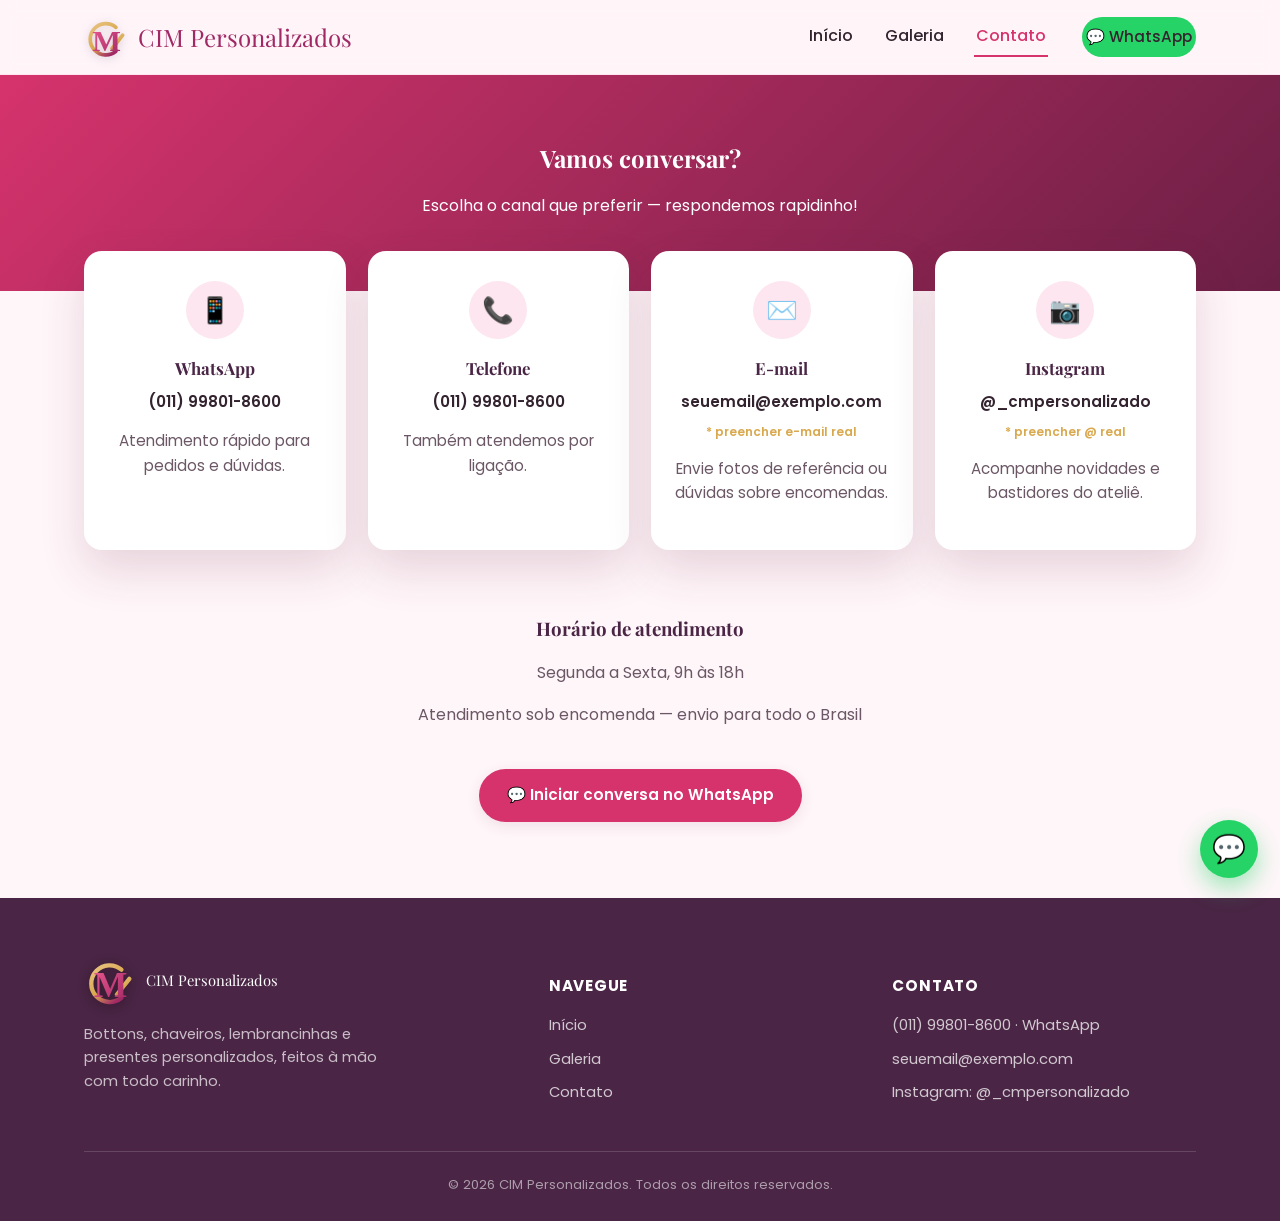
==== contato.html @ 8564023d "first commit" ====
<!DOCTYPE html>
<html lang="pt-BR">
<head>
<meta charset="UTF-8" />
<meta name="viewport" content="width=device-width, initial-scale=1.0" />
<title>Contato — CIM Personalizados</title>
<meta name="description" content="Fale com a CIM Personalizados pelo WhatsApp, telefone, e-mail ou Instagram." />
<link rel="preconnect" href="https://fonts.googleapis.com" />
<link href="https://fonts.googleapis.com/css2?family=Playfair+Display:wght@600;700&family=Poppins:wght@300;400;500;600;700&display=swap" rel="stylesheet" />
<link rel="icon" type="image/svg+xml" href="assets/favicon.svg" />
<link rel="stylesheet" href="css/style.css" />
</head>
<body>

<header class="site-header">
  <div class="container">
    <a href="index.html" class="brand"><span class="brand-logo-wrap"><img src="assets/logo-mark.svg" alt="CIM Personalizados" class="brand-logo" /></span> <span data-config="short-name">CIM Personalizados</span></a>
    <button class="nav-toggle" aria-label="Abrir menu" aria-expanded="false">☰</button>
    <nav class="site-nav">
      <a href="index.html">Início</a>
      <a href="galeria.html">Galeria</a>
      <a href="contato.html" class="is-active">Contato</a>
      <a class="btn btn-whatsapp" data-config="whatsapp-href" href="#" target="_blank" rel="noopener">💬 WhatsApp</a>
    </nav>
  </div>
</header>

<main>

  <section class="contact-hero">
    <div class="container">
      <h1>Vamos conversar?</h1>
      <p>Escolha o canal que preferir — respondemos rapidinho!</p>
    </div>
  </section>

  <section style="padding-top:0;">
    <div class="container">
      <div class="contact-grid">

        <div class="contact-card">
          <span class="emoji">📱</span>
          <h3>WhatsApp</h3>
          <a class="value" data-config="whatsapp-href" data-config-text="phone-display" href="#" target="_blank" rel="noopener"><span data-config="phone-display"></span></a>
          <p>Atendimento rápido para pedidos e dúvidas.</p>
        </div>

        <div class="contact-card">
          <span class="emoji">📞</span>
          <h3>Telefone</h3>
          <a class="value" data-config="phone-href" href="#"><span data-config="phone-display"></span></a>
          <p>Também atendemos por ligação.</p>
        </div>

        <div class="contact-card">
          <span class="emoji">✉️</span>
          <h3>E-mail</h3>
          <a class="value" data-config="email-href" href="#"><span data-config="email"></span></a>
          <span class="placeholder-note">* preencher e-mail real</span>
          <p>Envie fotos de referência ou dúvidas sobre encomendas.</p>
        </div>

        <div class="contact-card">
          <span class="emoji">📷</span>
          <h3>Instagram</h3>
          <a class="value" data-config="instagram-href" href="#" target="_blank" rel="noopener"><span data-config="instagram-handle"></span></a>
          <span class="placeholder-note">* preencher @ real</span>
          <p>Acompanhe novidades e bastidores do ateliê.</p>
        </div>

      </div>

      <div class="contact-info-block">
        <h3>Horário de atendimento</h3>
        <p data-config="hours">Segunda a Sexta, 9h às 18h</p>
        <p data-config="address">Atendimento sob encomenda — envio para todo o Brasil</p>
      </div>

      <div class="section-footer-link">
        <a class="btn btn-primary" data-config="whatsapp-href" href="#" target="_blank" rel="noopener">💬 Iniciar conversa no WhatsApp</a>
      </div>
    </div>
  </section>

</main>

<footer class="site-footer">
  <div class="container">
    <div class="footer-grid">
      <div class="footer-brand">
        <p class="brand"><span class="brand-logo-wrap"><img src="assets/logo-mark.svg" alt="CIM Personalizados" class="brand-logo" /></span> <span data-config="store-name">CIM Personalizados</span></p>
        <p>Bottons, chaveiros, lembrancinhas e presentes personalizados, feitos à mão com todo carinho.</p>
      </div>
      <div class="footer-col">
        <h4>Navegue</h4>
        <a href="index.html">Início</a>
        <a href="galeria.html">Galeria</a>
        <a href="contato.html">Contato</a>
      </div>
      <div class="footer-col">
        <h4>Contato</h4>
        <a data-config="phone-href" href="#"><span data-config="phone-display"></span> · WhatsApp</a>
        <a data-config="email-href" href="#"><span data-config="email"></span></a>
        <a data-config="instagram-href" href="#" target="_blank" rel="noopener">Instagram: <span data-config="instagram-handle"></span></a>
      </div>
    </div>
    <div class="footer-bottom">
      © <span data-config="year"></span> <span data-config="store-name"></span>. Todos os direitos reservados.
    </div>
  </div>
</footer>

<a class="whatsapp-float" data-config="whatsapp-href" href="#" target="_blank" rel="noopener" aria-label="Falar no WhatsApp">💬</a>

<script src="js/config.js"></script>
<script src="js/products.js"></script>
<script src="js/main.js"></script>
</body>
</html>
---- css/style.css ----
/* =========================================================
   CIM Personalizados — estilos gerais do site
   Paleta: rosa como cor principal, com dourado e ameixa
   como cores de apoio.
   ========================================================= */

:root {
  --pink-900: #6b1f45;
  --pink-700: #a02864;
  --pink-600: #d6336c; /* cor principal */
  --pink-500: #ec5990;
  --pink-400: #f383ac;
  --pink-300: #f7a8c4;
  --pink-100: #fde6ef;
  --blush-50: #fff6f9;
  --plum-800: #4a2545;
  --gold-400: #d9a94f;
  --gold-300: #e6c07c;
  --cream-100: #fffaf3;
  --ink-900: #33232f;
  --ink-600: #6b5765;
  --white: #ffffff;
  --shadow-sm: 0 4px 14px rgba(107, 31, 69, 0.1);
  --shadow-lg: 0 20px 45px rgba(107, 31, 69, 0.16);
  --radius-sm: 10px;
  --radius-md: 18px;
  --radius-lg: 28px;
  --max-width: 1160px;
}

* { box-sizing: border-box; }

html { scroll-behavior: smooth; }

body {
  margin: 0;
  font-family: "Poppins", "Segoe UI", sans-serif;
  color: var(--ink-900);
  background: var(--blush-50);
  line-height: 1.6;
}

h1, h2, h3, .brand {
  font-family: "Playfair Display", Georgia, serif;
  margin: 0;
}

img { max-width: 100%; display: block; }

a { color: inherit; text-decoration: none; }

.container {
  max-width: var(--max-width);
  margin: 0 auto;
  padding: 0 24px;
}

body.no-scroll { overflow: hidden; }

/* ---------- Header ---------- */

.site-header {
  position: sticky;
  top: 0;
  z-index: 50;
  background: rgba(255, 246, 249, 0.9);
  backdrop-filter: blur(8px);
  border-bottom: 1px solid var(--pink-100);
}

.site-header .container {
  display: flex;
  align-items: center;
  justify-content: space-between;
  padding-top: 14px;
  padding-bottom: 14px;
}

.brand {
  font-size: 1.5rem;
  color: var(--pink-700);
  display: flex;
  align-items: center;
  gap: 8px;
}

.brand-logo-wrap {
  display: inline-flex;
  align-items: center;
  justify-content: center;
  flex-shrink: 0;
}

.brand-logo {
  height: 46px;
  width: 46px;
  display: block;
  filter: drop-shadow(0 2px 5px rgba(74, 37, 69, 0.2));
}

.footer-brand .brand-logo {
  height: 54px;
  width: 54px;
  filter: drop-shadow(0 2px 6px rgba(0, 0, 0, 0.35));
}

.nav-toggle {
  display: none;
  background: none;
  border: none;
  font-size: 1.6rem;
  color: var(--pink-700);
  cursor: pointer;
}

.site-nav {
  display: flex;
  align-items: center;
  gap: 28px;
}

.site-nav a {
  font-weight: 500;
  color: var(--ink-900);
  padding: 6px 2px;
  border-bottom: 2px solid transparent;
  transition: color 0.2s, border-color 0.2s;
}

.site-nav a:hover,
.site-nav a.is-active {
  color: var(--pink-600);
  border-color: var(--pink-600);
}

.site-nav .btn { margin-left: 6px; }

/* ---------- Buttons ---------- */

.btn {
  display: inline-flex;
  align-items: center;
  gap: 8px;
  padding: 12px 26px;
  border-radius: 999px;
  font-weight: 600;
  font-size: 0.95rem;
  border: 2px solid transparent;
  cursor: pointer;
  transition: transform 0.15s ease, box-shadow 0.15s ease, background 0.2s;
}

.btn:hover { transform: translateY(-2px); }

.btn-primary {
  background: var(--pink-600);
  color: var(--white);
  box-shadow: var(--shadow-sm);
}

.btn-primary:hover { background: var(--pink-700); }

.btn-whatsapp {
  background: #25d366;
  color: var(--white);
}

.btn-whatsapp:hover { background: #1ebc59; }

.btn-outline {
  background: transparent;
  border-color: var(--white);
  color: var(--white);
}

.btn-outline:hover { background: rgba(255, 255, 255, 0.15); }

.btn-ghost {
  background: var(--white);
  color: var(--pink-700);
  border-color: var(--pink-300);
}

.btn-ghost:hover { background: var(--pink-100); }

/* ---------- Hero / Banner ---------- */

.hero {
  position: relative;
  overflow: hidden;
  background: linear-gradient(135deg, var(--pink-700) 0%, var(--pink-600) 45%, var(--plum-800) 100%);
  color: var(--white);
  padding: 90px 0 110px;
  text-align: center;
}

.hero::before,
.hero::after {
  content: "";
  position: absolute;
  border-radius: 50%;
  background: rgba(255, 255, 255, 0.08);
}

.hero::before { width: 340px; height: 340px; top: -120px; left: -100px; }
.hero::after { width: 260px; height: 260px; bottom: -100px; right: -60px; background: rgba(217, 169, 79, 0.18); }

.hero-content { position: relative; z-index: 1; max-width: 720px; margin: 0 auto; }

.hero-eyebrow {
  display: inline-block;
  padding: 6px 18px;
  border-radius: 999px;
  background: rgba(255, 255, 255, 0.15);
  font-size: 0.85rem;
  letter-spacing: 0.06em;
  text-transform: uppercase;
  margin-bottom: 22px;
}

.hero h1 {
  font-size: clamp(2.1rem, 5vw, 3.4rem);
  line-height: 1.15;
  margin-bottom: 20px;
}

.hero p {
  font-size: 1.1rem;
  color: rgba(255, 255, 255, 0.92);
  margin-bottom: 34px;
}

.hero-actions {
  display: flex;
  gap: 16px;
  justify-content: center;
  flex-wrap: wrap;
}

/* ---------- Sections ---------- */

section { padding: 76px 0; }

.section-heading { text-align: center; max-width: 640px; margin: 0 auto 48px; }

.section-heading .eyebrow {
  display: block;
  color: var(--pink-600);
  font-weight: 600;
  letter-spacing: 0.08em;
  text-transform: uppercase;
  font-size: 0.82rem;
  margin-bottom: 10px;
}

.section-heading h2 {
  font-size: clamp(1.7rem, 3.4vw, 2.4rem);
  color: var(--plum-800);
  margin-bottom: 14px;
}

.section-heading p { color: var(--ink-600); }

.section-alt { background: var(--cream-100); }

/* ---------- Intro / About ---------- */

.about-grid {
  display: grid;
  grid-template-columns: repeat(3, 1fr);
  gap: 28px;
  margin-top: 10px;
}

.about-card {
  background: var(--white);
  border-radius: var(--radius-md);
  padding: 32px 26px;
  text-align: center;
  box-shadow: var(--shadow-sm);
}

.about-card .emoji { font-size: 2.2rem; display: block; margin-bottom: 14px; }

.about-card h3 { font-size: 1.15rem; color: var(--plum-800); margin-bottom: 8px; }

.about-card p { color: var(--ink-600); font-size: 0.95rem; margin: 0; }

/* ---------- Category grid ---------- */

.category-grid {
  display: grid;
  grid-template-columns: repeat(5, 1fr);
  gap: 20px;
}

.category-card {
  display: flex;
  flex-direction: column;
  align-items: center;
  gap: 8px;
  padding: 30px 16px;
  border-radius: var(--radius-md);
  background: var(--white);
  border: 1px solid var(--pink-100);
  text-align: center;
  transition: transform 0.2s ease, box-shadow 0.2s ease, border-color 0.2s;
}

.category-card:hover {
  transform: translateY(-4px);
  box-shadow: var(--shadow-lg);
  border-color: var(--pink-300);
}

.category-emoji { font-size: 2rem; }

.category-name { font-weight: 600; color: var(--plum-800); }

.category-count { font-size: 0.82rem; color: var(--ink-600); }

/* ---------- Product grid & cards ---------- */

.product-grid {
  display: grid;
  grid-template-columns: repeat(4, 1fr);
  gap: 26px;
}

.product-card {
  margin: 0;
  background: var(--white);
  border-radius: var(--radius-md);
  overflow: hidden;
  box-shadow: var(--shadow-sm);
  cursor: pointer;
  transition: transform 0.2s ease, box-shadow 0.2s ease;
  border: none;
}

.product-card:hover,
.product-card:focus-visible {
  transform: translateY(-5px);
  box-shadow: var(--shadow-lg);
  outline: none;
}

.product-card > img {
  width: 100%;
  aspect-ratio: 1 / 1;
  object-fit: cover;
  background: var(--pink-100);
}

.product-photo {
  position: relative;
  aspect-ratio: 1 / 1;
  display: flex;
  flex-direction: column;
  align-items: center;
  justify-content: center;
  gap: 8px;
  color: var(--white);
}

.product-emoji { font-size: 2.6rem; }

.product-photo-label {
  font-size: 0.75rem;
  letter-spacing: 0.04em;
  text-transform: uppercase;
  background: rgba(0, 0, 0, 0.22);
  padding: 4px 12px;
  border-radius: 999px;
}

.mock-ribbon {
  position: absolute;
  top: 12px;
  left: -30px;
  transform: rotate(-40deg);
  background: var(--plum-800);
  color: var(--white);
  font-size: 0.68rem;
  text-transform: uppercase;
  letter-spacing: 0.05em;
  padding: 3px 34px;
}

.product-card figcaption { padding: 16px 18px 20px; }

.product-category {
  display: block;
  font-size: 0.75rem;
  color: var(--pink-600);
  font-weight: 600;
  text-transform: uppercase;
  letter-spacing: 0.03em;
  margin-bottom: 6px;
}

.product-name {
  font-family: "Poppins", sans-serif;
  font-size: 1rem;
  font-weight: 600;
  color: var(--ink-900);
  margin: 0 0 8px;
}

.product-price { color: var(--plum-800); font-weight: 700; }

/* categorias — cores dos placeholders */

.cat-botoes { background: linear-gradient(135deg, var(--pink-400), var(--pink-600)); }
.cat-chaveiros { background: linear-gradient(135deg, var(--gold-300), var(--gold-400)); }
.cat-casa { background: linear-gradient(135deg, var(--plum-800), var(--pink-700)); }
.cat-papelaria { background: linear-gradient(135deg, var(--pink-300), var(--pink-500)); }
.cat-lembrancinhas { background: linear-gradient(135deg, var(--pink-600), var(--plum-800)); }
.cat-bolsas { background: linear-gradient(135deg, var(--gold-400), var(--pink-600)); }

/* ---------- Featured section footer link ---------- */

.section-footer-link { text-align: center; margin-top: 42px; }

/* ---------- CTA strip ---------- */

.cta-strip {
  background: linear-gradient(120deg, var(--gold-400), var(--pink-500));
  color: var(--white);
  text-align: center;
  border-radius: var(--radius-lg);
  margin: 0 24px;
  padding: 56px 24px;
}

.cta-strip h2 { font-size: clamp(1.5rem, 3vw, 2.1rem); margin-bottom: 12px; }

.cta-strip p { margin-bottom: 28px; color: rgba(255, 255, 255, 0.92); }

/* ---------- Gallery page ---------- */

.gallery-hero {
  background: linear-gradient(135deg, var(--pink-600), var(--plum-800));
  color: var(--white);
  text-align: center;
  padding: 64px 0 46px;
}

.gallery-hero h1 { font-size: clamp(1.8rem, 4vw, 2.6rem); margin-bottom: 12px; }

.filter-bar {
  display: flex;
  flex-wrap: wrap;
  justify-content: center;
  gap: 10px;
  margin: -30px auto 46px;
  max-width: var(--max-width);
  padding: 0 24px;
  position: relative;
  z-index: 2;
}

.filter-btn {
  background: var(--white);
  border: 1px solid var(--pink-200, var(--pink-300));
  color: var(--ink-900);
  padding: 10px 20px;
  border-radius: 999px;
  font-weight: 500;
  cursor: pointer;
  box-shadow: var(--shadow-sm);
  transition: background 0.2s, color 0.2s, transform 0.15s;
}

.filter-btn:hover { transform: translateY(-2px); }

.filter-btn.is-active {
  background: var(--pink-600);
  border-color: var(--pink-600);
  color: var(--white);
}

/* ---------- Lightbox ---------- */

.lightbox {
  position: fixed;
  inset: 0;
  background: rgba(51, 35, 47, 0.72);
  display: none;
  align-items: center;
  justify-content: center;
  padding: 24px;
  z-index: 100;
}

.lightbox.is-open { display: flex; }

.lightbox-card {
  background: var(--white);
  border-radius: var(--radius-lg);
  overflow: hidden;
  max-width: 460px;
  width: 100%;
  position: relative;
  box-shadow: var(--shadow-lg);
}

.lightbox-close {
  position: absolute;
  top: 14px;
  right: 14px;
  background: rgba(255, 255, 255, 0.85);
  border: none;
  width: 34px;
  height: 34px;
  border-radius: 50%;
  font-size: 1.1rem;
  cursor: pointer;
  z-index: 2;
}

.lightbox-photo {
  aspect-ratio: 4 / 3;
  overflow: hidden;
}

.lightbox-photo img {
  width: 100%;
  height: 100%;
  object-fit: cover;
}

.lightbox-photo-placeholder {
  width: 100%;
  height: 100%;
  display: flex;
  flex-direction: column;
  align-items: center;
  justify-content: center;
  gap: 10px;
  color: var(--white);
}

.lightbox-photo .product-emoji { font-size: 3.4rem; }

.lightbox-body { padding: 24px 26px 28px; }

.lightbox-category {
  display: block;
  font-size: 0.75rem;
  color: var(--pink-600);
  font-weight: 600;
  text-transform: uppercase;
  margin-bottom: 6px;
}

.lightbox-name { font-size: 1.2rem; margin-bottom: 8px; color: var(--plum-800); }

.lightbox-price { display: block; font-weight: 700; color: var(--ink-900); margin-bottom: 20px; }

/* ---------- Contact page ---------- */

.contact-hero {
  background: linear-gradient(135deg, var(--pink-600), var(--pink-900));
  color: var(--white);
  text-align: center;
  padding: 64px 0 56px;
}

.contact-grid {
  display: grid;
  grid-template-columns: repeat(4, 1fr);
  gap: 22px;
  margin-top: -40px;
  position: relative;
  z-index: 2;
}

.contact-card {
  background: var(--white);
  border-radius: var(--radius-md);
  padding: 30px 22px;
  text-align: center;
  box-shadow: var(--shadow-lg);
}

.contact-card .emoji {
  width: 58px;
  height: 58px;
  border-radius: 50%;
  background: var(--pink-100);
  display: flex;
  align-items: center;
  justify-content: center;
  font-size: 1.6rem;
  margin: 0 auto 16px;
}

.contact-card h3 { font-size: 1.05rem; color: var(--plum-800); margin-bottom: 8px; }

.contact-card p,
.contact-card a.value { color: var(--ink-600); font-size: 0.95rem; word-break: break-word; }

.contact-card a.value { display: block; margin-bottom: 14px; font-weight: 600; color: var(--ink-900); }

.contact-card .placeholder-note {
  display: block;
  font-size: 0.75rem;
  color: var(--gold-400);
  font-weight: 600;
  margin-top: -6px;
  margin-bottom: 12px;
}

.contact-info-block {
  max-width: 640px;
  margin: 64px auto 0;
  text-align: center;
  color: var(--ink-600);
}

.contact-info-block h3 { color: var(--plum-800); margin-bottom: 10px; }

/* ---------- Footer ---------- */

.site-footer {
  background: var(--plum-800);
  color: rgba(255, 255, 255, 0.85);
  padding: 56px 0 26px;
}

.footer-grid {
  display: grid;
  grid-template-columns: 1.4fr 1fr 1fr;
  gap: 40px;
  margin-bottom: 36px;
}

.footer-brand .brand { color: var(--white); margin-bottom: 12px; }

.footer-brand p { color: rgba(255, 255, 255, 0.7); font-size: 0.92rem; max-width: 320px; }

.footer-col h4 {
  color: var(--white);
  font-family: "Poppins", sans-serif;
  font-size: 0.95rem;
  text-transform: uppercase;
  letter-spacing: 0.05em;
  margin-bottom: 16px;
}

.footer-col a,
.footer-col p {
  display: block;
  color: rgba(255, 255, 255, 0.75);
  margin-bottom: 10px;
  font-size: 0.92rem;
}

.footer-col a:hover { color: var(--gold-300); }

.footer-bottom {
  border-top: 1px solid rgba(255, 255, 255, 0.15);
  padding-top: 22px;
  text-align: center;
  font-size: 0.82rem;
  color: rgba(255, 255, 255, 0.55);
}

/* ---------- Floating WhatsApp button ---------- */

.whatsapp-float {
  position: fixed;
  bottom: 22px;
  right: 22px;
  width: 58px;
  height: 58px;
  border-radius: 50%;
  background: #25d366;
  color: var(--white);
  display: flex;
  align-items: center;
  justify-content: center;
  font-size: 1.7rem;
  box-shadow: 0 10px 24px rgba(37, 211, 102, 0.45);
  z-index: 60;
  transition: transform 0.2s;
}

.whatsapp-float:hover { transform: scale(1.08); }

/* ---------- Responsive ---------- */

@media (max-width: 960px) {
  .about-grid,
  .contact-grid { grid-template-columns: repeat(2, 1fr); }
  .category-grid { grid-template-columns: repeat(3, 1fr); }
  .product-grid { grid-template-columns: repeat(3, 1fr); }
  .footer-grid { grid-template-columns: 1fr 1fr; }
}

@media (max-width: 720px) {
  .nav-toggle { display: block; }

  .site-nav {
    position: absolute;
    top: 100%;
    left: 0;
    right: 0;
    background: var(--white);
    flex-direction: column;
    align-items: stretch;
    gap: 0;
    padding: 10px 24px 20px;
    border-bottom: 1px solid var(--pink-100);
    display: none;
  }

  .site-nav.is-open { display: flex; }

  .site-nav a { padding: 12px 0; border-bottom: 1px solid var(--pink-100); }

  .site-nav .btn { margin: 14px 0 0; justify-content: center; }

  .category-grid,
  .product-grid { grid-template-columns: repeat(2, 1fr); }

  .contact-grid { grid-template-columns: 1fr; margin-top: 20px; }

  .footer-grid { grid-template-columns: 1fr; gap: 28px; }

  .cta-strip { margin: 0 16px; padding: 44px 20px; }
}

@media (max-width: 480px) {
  .category-grid,
  .product-grid,
  .about-grid { grid-template-columns: 1fr 1fr; }

  .hero { padding: 70px 0 90px; }
}
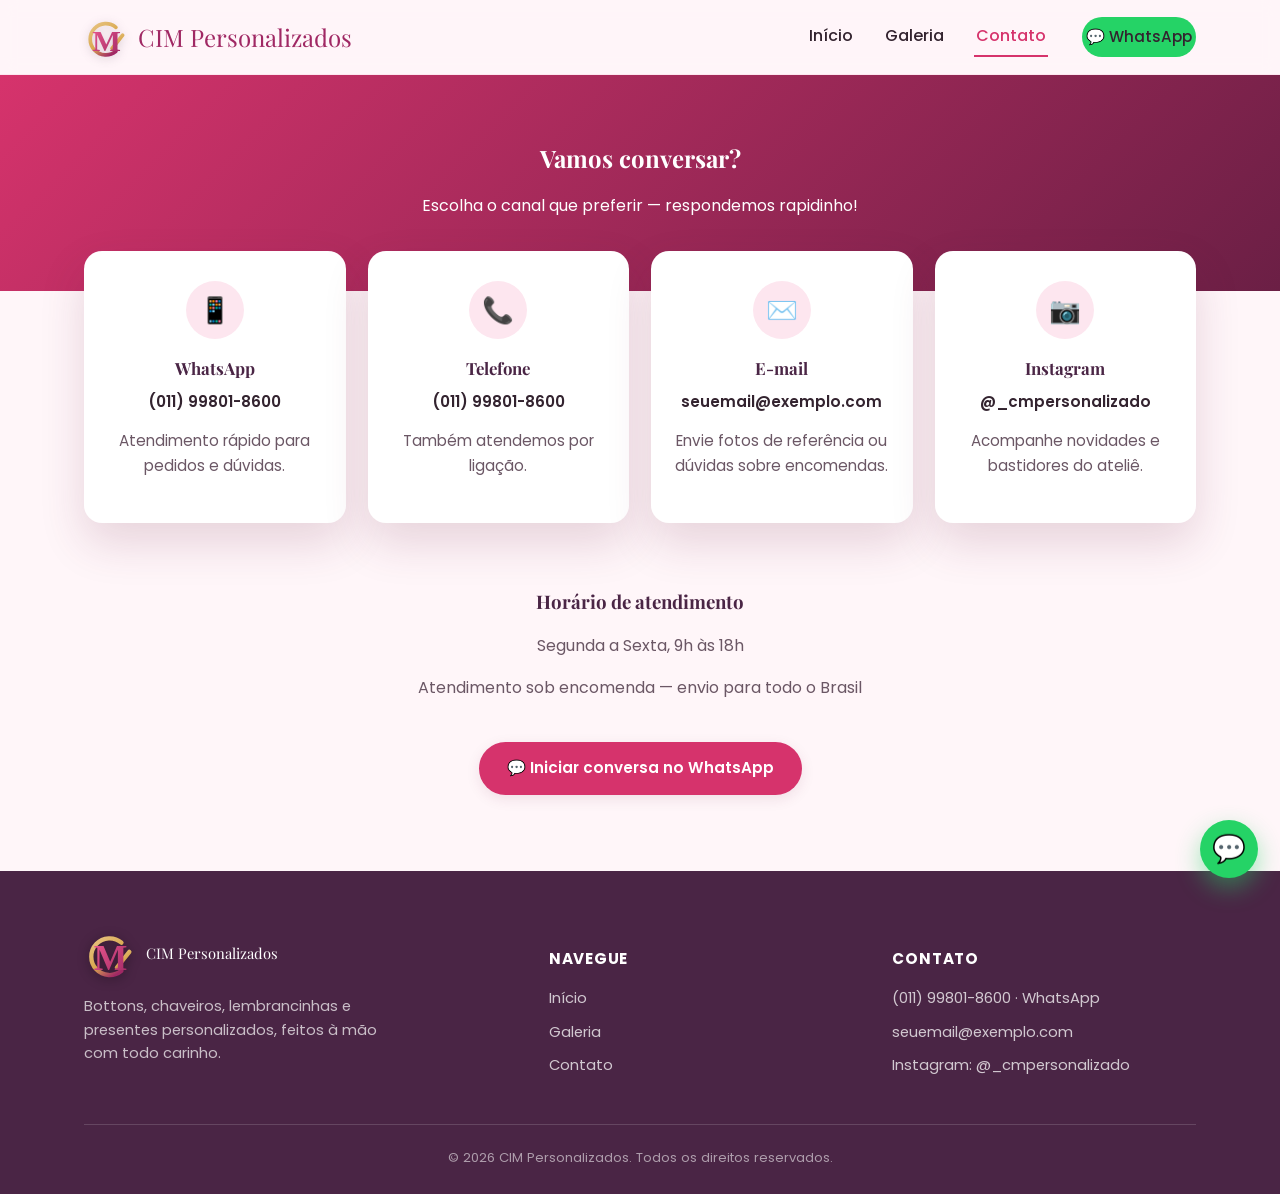
==== commit 73c93abd: "Ajuste contato" ====
--- a/contato.html
+++ b/contato.html
@@ -1,119 +1,210 @@
-<!DOCTYPE html>
+<!doctype html>
 <html lang="pt-BR">
-<head>
-<meta charset="UTF-8" />
-<meta name="viewport" content="width=device-width, initial-scale=1.0" />
-<title>Contato — CIM Personalizados</title>
-<meta name="description" content="Fale com a CIM Personalizados pelo WhatsApp, telefone, e-mail ou Instagram." />
-<link rel="preconnect" href="https://fonts.googleapis.com" />
-<link href="https://fonts.googleapis.com/css2?family=Playfair+Display:wght@600;700&family=Poppins:wght@300;400;500;600;700&display=swap" rel="stylesheet" />
-<link rel="icon" type="image/svg+xml" href="assets/favicon.svg" />
-<link rel="stylesheet" href="css/style.css" />
-</head>
-<body>
-
-<header class="site-header">
-  <div class="container">
-    <a href="index.html" class="brand"><span class="brand-logo-wrap"><img src="assets/logo-mark.svg" alt="CIM Personalizados" class="brand-logo" /></span> <span data-config="short-name">CIM Personalizados</span></a>
-    <button class="nav-toggle" aria-label="Abrir menu" aria-expanded="false">☰</button>
-    <nav class="site-nav">
-      <a href="index.html">Início</a>
-      <a href="galeria.html">Galeria</a>
-      <a href="contato.html" class="is-active">Contato</a>
-      <a class="btn btn-whatsapp" data-config="whatsapp-href" href="#" target="_blank" rel="noopener">💬 WhatsApp</a>
-    </nav>
-  </div>
-</header>
-
-<main>
-
-  <section class="contact-hero">
-    <div class="container">
-      <h1>Vamos conversar?</h1>
-      <p>Escolha o canal que preferir — respondemos rapidinho!</p>
-    </div>
-  </section>
-
-  <section style="padding-top:0;">
-    <div class="container">
-      <div class="contact-grid">
-
-        <div class="contact-card">
-          <span class="emoji">📱</span>
-          <h3>WhatsApp</h3>
-          <a class="value" data-config="whatsapp-href" data-config-text="phone-display" href="#" target="_blank" rel="noopener"><span data-config="phone-display"></span></a>
-          <p>Atendimento rápido para pedidos e dúvidas.</p>
-        </div>
-
-        <div class="contact-card">
-          <span class="emoji">📞</span>
-          <h3>Telefone</h3>
-          <a class="value" data-config="phone-href" href="#"><span data-config="phone-display"></span></a>
-          <p>Também atendemos por ligação.</p>
-        </div>
-
-        <div class="contact-card">
-          <span class="emoji">✉️</span>
-          <h3>E-mail</h3>
-          <a class="value" data-config="email-href" href="#"><span data-config="email"></span></a>
-          <span class="placeholder-note">* preencher e-mail real</span>
-          <p>Envie fotos de referência ou dúvidas sobre encomendas.</p>
-        </div>
-
-        <div class="contact-card">
-          <span class="emoji">📷</span>
-          <h3>Instagram</h3>
-          <a class="value" data-config="instagram-href" href="#" target="_blank" rel="noopener"><span data-config="instagram-handle"></span></a>
-          <span class="placeholder-note">* preencher @ real</span>
-          <p>Acompanhe novidades e bastidores do ateliê.</p>
-        </div>
-
+  <head>
+    <script
+      async
+      src="https://www.googletagmanager.com/gtag/js?id=G-8F5M10ZHN3"
+    ></script>
+    <script>
+      window.dataLayer = window.dataLayer || [];
+      function gtag() {
+        dataLayer.push(arguments);
+      }
+      gtag("js", new Date());
+
+      gtag("config", "G-8F5M10ZHN3");
+    </script>
+    <meta charset="UTF-8" />
+    <meta name="viewport" content="width=device-width, initial-scale=1.0" />
+    <title>Contato — CIM Personalizados</title>
+    <meta
+      name="description"
+      content="Fale com a CIM Personalizados pelo WhatsApp, telefone, e-mail ou Instagram."
+    />
+    <link rel="preconnect" href="https://fonts.googleapis.com" />
+    <link
+      href="https://fonts.googleapis.com/css2?family=Playfair+Display:wght@600;700&family=Poppins:wght@300;400;500;600;700&display=swap"
+      rel="stylesheet"
+    />
+    <link rel="icon" type="image/svg+xml" href="assets/favicon.svg" />
+    <link rel="stylesheet" href="css/style.css" />
+  </head>
+  <body>
+    <header class="site-header">
+      <div class="container">
+        <a href="index.html" class="brand"
+          ><span class="brand-logo-wrap"
+            ><img
+              src="assets/logo-mark.svg"
+              alt="CIM Personalizados"
+              class="brand-logo"
+          /></span>
+          <span data-config="short-name">CIM Personalizados</span></a
+        >
+        <button
+          class="nav-toggle"
+          aria-label="Abrir menu"
+          aria-expanded="false"
+        >
+          ☰
+        </button>
+        <nav class="site-nav">
+          <a href="index.html">Início</a>
+          <a href="galeria.html">Galeria</a>
+          <a href="contato.html" class="is-active">Contato</a>
+          <a
+            class="btn btn-whatsapp"
+            data-config="whatsapp-href"
+            href="#"
+            target="_blank"
+            rel="noopener"
+            >💬 WhatsApp</a
+          >
+        </nav>
       </div>
-
-      <div class="contact-info-block">
-        <h3>Horário de atendimento</h3>
-        <p data-config="hours">Segunda a Sexta, 9h às 18h</p>
-        <p data-config="address">Atendimento sob encomenda — envio para todo o Brasil</p>
+    </header>
+
+    <main>
+      <section class="contact-hero">
+        <div class="container">
+          <h1>Vamos conversar?</h1>
+          <p>Escolha o canal que preferir — respondemos rapidinho!</p>
+        </div>
+      </section>
+
+      <section style="padding-top: 0">
+        <div class="container">
+          <div class="contact-grid">
+            <div class="contact-card">
+              <span class="emoji">📱</span>
+              <h3>WhatsApp</h3>
+              <a
+                class="value"
+                data-config="whatsapp-href"
+                data-config-text="phone-display"
+                href="#"
+                target="_blank"
+                rel="noopener"
+                ><span data-config="phone-display"></span
+              ></a>
+              <p>Atendimento rápido para pedidos e dúvidas.</p>
+            </div>
+
+            <div class="contact-card">
+              <span class="emoji">📞</span>
+              <h3>Telefone</h3>
+              <a class="value" data-config="phone-href" href="#"
+                ><span data-config="phone-display"></span
+              ></a>
+              <p>Também atendemos por ligação.</p>
+            </div>
+
+            <div class="contact-card">
+              <span class="emoji">✉️</span>
+              <h3>E-mail</h3>
+              <a class="value" data-config="email-href" href="#"
+                ><span data-config="email"></span
+              ></a>
+              <p>Envie fotos de referência ou dúvidas sobre encomendas.</p>
+            </div>
+
+            <div class="contact-card">
+              <span class="emoji">📷</span>
+              <h3>Instagram</h3>
+              <a
+                class="value"
+                data-config="instagram-href"
+                href="#"
+                target="_blank"
+                rel="noopener"
+                ><span data-config="instagram-handle"></span
+              ></a>
+              <p>Acompanhe novidades e bastidores do ateliê.</p>
+            </div>
+          </div>
+
+          <div class="contact-info-block">
+            <h3>Horário de atendimento</h3>
+            <p data-config="hours">Segunda a Sexta, 9h às 18h</p>
+            <p data-config="address">
+              Atendimento sob encomenda — envio para todo o Brasil
+            </p>
+          </div>
+
+          <div class="section-footer-link">
+            <a
+              class="btn btn-primary"
+              data-config="whatsapp-href"
+              href="#"
+              target="_blank"
+              rel="noopener"
+              >💬 Iniciar conversa no WhatsApp</a
+            >
+          </div>
+        </div>
+      </section>
+    </main>
+
+    <footer class="site-footer">
+      <div class="container">
+        <div class="footer-grid">
+          <div class="footer-brand">
+            <p class="brand">
+              <span class="brand-logo-wrap"
+                ><img
+                  src="assets/logo-mark.svg"
+                  alt="CIM Personalizados"
+                  class="brand-logo"
+              /></span>
+              <span data-config="store-name">CIM Personalizados</span>
+            </p>
+            <p>
+              Bottons, chaveiros, lembrancinhas e presentes personalizados,
+              feitos à mão com todo carinho.
+            </p>
+          </div>
+          <div class="footer-col">
+            <h4>Navegue</h4>
+            <a href="index.html">Início</a>
+            <a href="galeria.html">Galeria</a>
+            <a href="contato.html">Contato</a>
+          </div>
+          <div class="footer-col">
+            <h4>Contato</h4>
+            <a data-config="phone-href" href="#"
+              ><span data-config="phone-display"></span> · WhatsApp</a
+            >
+            <a data-config="email-href" href="#"
+              ><span data-config="email"></span
+            ></a>
+            <a
+              data-config="instagram-href"
+              href="#"
+              target="_blank"
+              rel="noopener"
+              >Instagram: <span data-config="instagram-handle"></span
+            ></a>
+          </div>
+        </div>
+        <div class="footer-bottom">
+          © <span data-config="year"></span>
+          <span data-config="store-name"></span>. Todos os direitos reservados.
+        </div>
       </div>
-
-      <div class="section-footer-link">
-        <a class="btn btn-primary" data-config="whatsapp-href" href="#" target="_blank" rel="noopener">💬 Iniciar conversa no WhatsApp</a>
-      </div>
-    </div>
-  </section>
-
-</main>
-
-<footer class="site-footer">
-  <div class="container">
-    <div class="footer-grid">
-      <div class="footer-brand">
-        <p class="brand"><span class="brand-logo-wrap"><img src="assets/logo-mark.svg" alt="CIM Personalizados" class="brand-logo" /></span> <span data-config="store-name">CIM Personalizados</span></p>
-        <p>Bottons, chaveiros, lembrancinhas e presentes personalizados, feitos à mão com todo carinho.</p>
-      </div>
-      <div class="footer-col">
-        <h4>Navegue</h4>
-        <a href="index.html">Início</a>
-        <a href="galeria.html">Galeria</a>
-        <a href="contato.html">Contato</a>
-      </div>
-      <div class="footer-col">
-        <h4>Contato</h4>
-        <a data-config="phone-href" href="#"><span data-config="phone-display"></span> · WhatsApp</a>
-        <a data-config="email-href" href="#"><span data-config="email"></span></a>
-        <a data-config="instagram-href" href="#" target="_blank" rel="noopener">Instagram: <span data-config="instagram-handle"></span></a>
-      </div>
-    </div>
-    <div class="footer-bottom">
-      © <span data-config="year"></span> <span data-config="store-name"></span>. Todos os direitos reservados.
-    </div>
-  </div>
-</footer>
-
-<a class="whatsapp-float" data-config="whatsapp-href" href="#" target="_blank" rel="noopener" aria-label="Falar no WhatsApp">💬</a>
-
-<script src="js/config.js"></script>
-<script src="js/products.js"></script>
-<script src="js/main.js"></script>
-</body>
+    </footer>
+
+    <a
+      class="whatsapp-float"
+      data-config="whatsapp-href"
+      href="#"
+      target="_blank"
+      rel="noopener"
+      aria-label="Falar no WhatsApp"
+      >💬</a
+    >
+
+    <script src="js/config.js"></script>
+    <script src="js/products.js"></script>
+    <script src="js/main.js"></script>
+  </body>
 </html>
